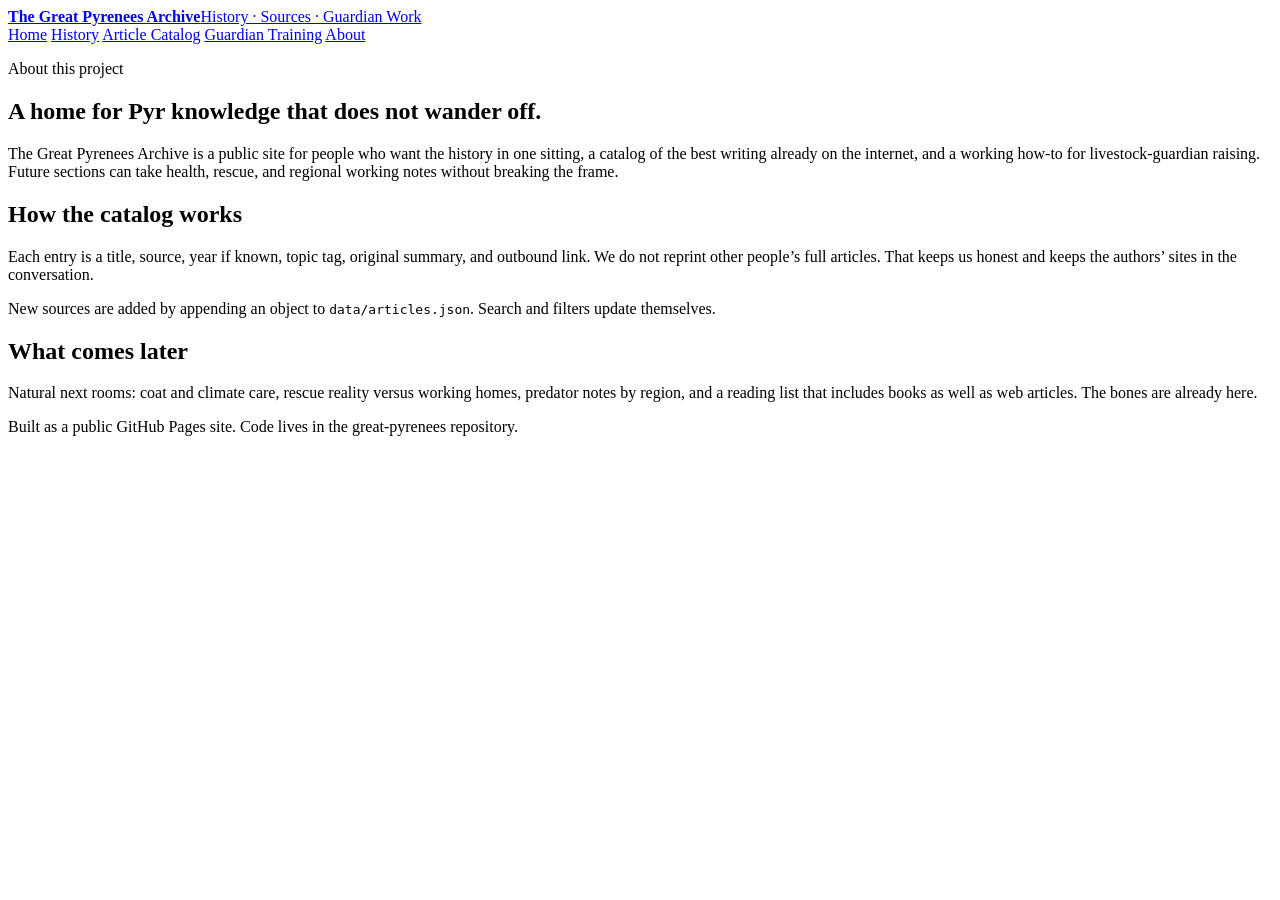
==== about.html @ 34674edf "Add Great Pyrenees Archive site pages and README" ====
<!DOCTYPE html>
<html lang="en">
<head>
  <meta charset="UTF-8">
  <meta name="viewport" content="width=device-width, initial-scale=1">
  <title>About — The Great Pyrenees Archive</title>
  <link rel="preconnect" href="https://fonts.googleapis.com">
  <link rel="preconnect" href="https://fonts.gstatic.com" crossorigin>
  <link href="https://fonts.googleapis.com/css2?family=Cormorant+Garamond:ital,wght@0,500;0,600;1,500&family=Source+Serif+4:opsz,wght@8..60,400;8..60,600&display=swap" rel="stylesheet">
  <link rel="stylesheet" href="assets/styles.css">
</head>
<body>
  <header class="site-header">
    <div class="wrap header-inner">
      <a class="brand" href="index.html"><strong>The Great Pyrenees Archive</strong><span>History · Sources · Guardian Work</span></a>
      <nav>
        <a href="index.html">Home</a>
        <a href="history.html">History</a>
        <a href="archive.html">Article Catalog</a>
        <a href="training.html">Guardian Training</a>
        <a class="active" href="about.html">About</a>
      </nav>
    </div>
  </header>
  <main class="wrap">
    <section class="hero">
      <p class="kicker">About this project</p>
      <h1>A home for Pyr knowledge that does not wander off.</h1>
      <p class="lede">The Great Pyrenees Archive is a public site for people who want the history in one sitting, a catalog of the best writing already on the internet, and a working how-to for livestock-guardian raising. Future sections can take health, rescue, and regional working notes without breaking the frame.</p>
    </section>
    <section class="section grid-2">
      <article class="card">
        <h2>How the catalog works</h2>
        <p>Each entry is a title, source, year if known, topic tag, original summary, and outbound link. We do not reprint other people’s full articles. That keeps us honest and keeps the authors’ sites in the conversation.</p>
        <p>New sources are added by appending an object to <code>data/articles.json</code>. Search and filters update themselves.</p>
      </article>
      <article class="card">
        <h2>What comes later</h2>
        <p>Natural next rooms: coat and climate care, rescue reality versus working homes, predator notes by region, and a reading list that includes books as well as web articles. The bones are already here.</p>
      </article>
    </section>
  </main>
  <footer>
    <div class="wrap">Built as a public GitHub Pages site. Code lives in the great-pyrenees repository.</div>
  </footer>
</body>
</html>
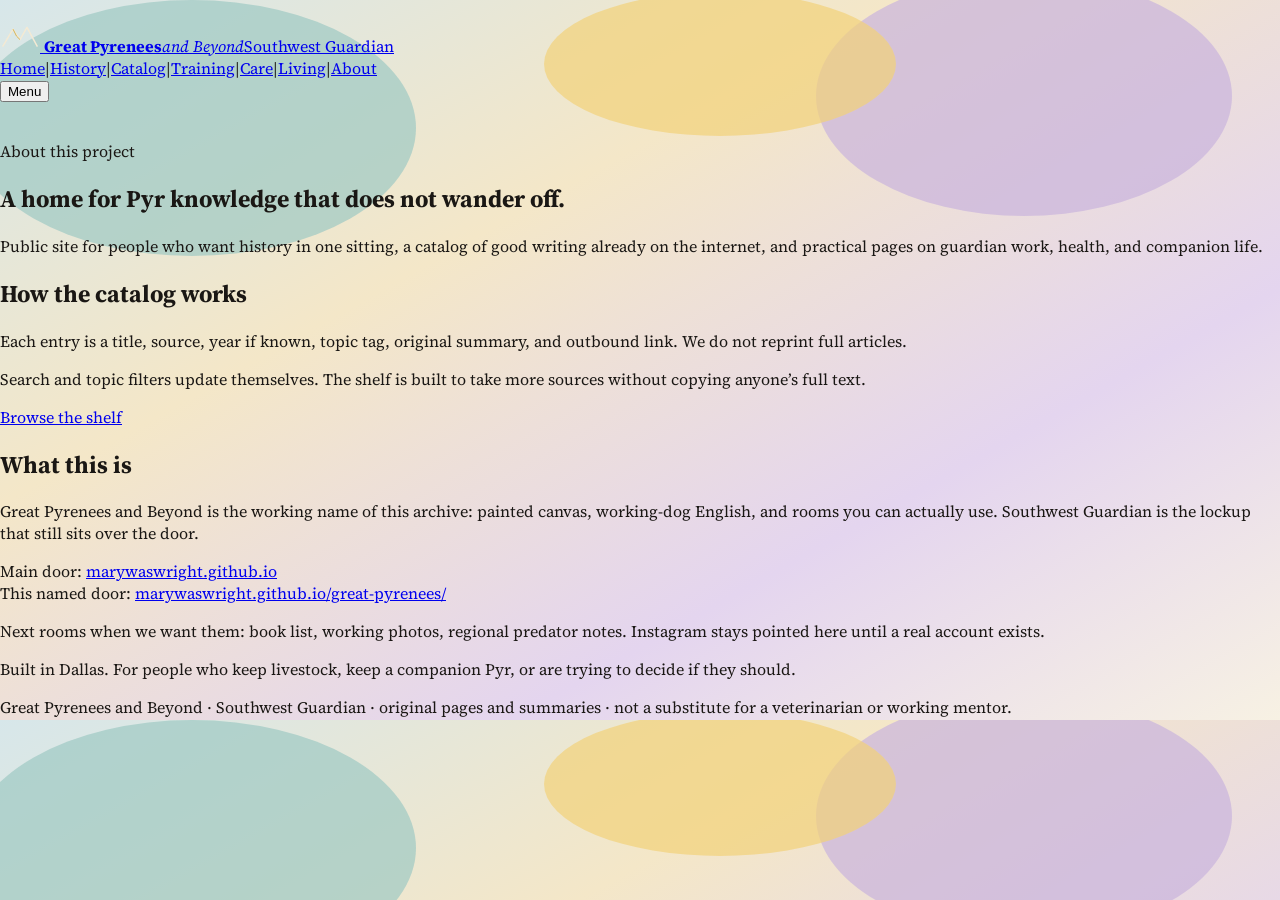
==== commit b38ee0b9: "Add painted inner rooms: catalog, care, living, about" ====
--- a/about.html
+++ b/about.html
@@ -3,45 +3,73 @@
 <head>
   <meta charset="UTF-8">
   <meta name="viewport" content="width=device-width, initial-scale=1">
-  <title>About — The Great Pyrenees Archive</title>
+  <meta http-equiv="Cache-Control" content="no-cache, no-store, must-revalidate">
+  <title>About — Great Pyrenees and Beyond</title>
+  <meta name="description" content="About the Great Pyrenees archive.">
+  <link rel="icon" type="image/svg+xml" href="https://marywaswright.github.io/assets/favicon.svg">
   <link rel="preconnect" href="https://fonts.googleapis.com">
   <link rel="preconnect" href="https://fonts.gstatic.com" crossorigin>
-  <link href="https://fonts.googleapis.com/css2?family=Cormorant+Garamond:ital,wght@0,500;0,600;1,500&family=Source+Serif+4:opsz,wght@8..60,400;8..60,600&display=swap" rel="stylesheet">
-  <link rel="stylesheet" href="assets/styles.css">
+  <link href="https://fonts.googleapis.com/css2?family=Cormorant+Garamond:ital,wght@0,500;0,600;0,700;1,500&family=Source+Serif+4:ital,opsz,wght@0,8..60,400;0,8..60,600;1,8..60,400&display=swap" rel="stylesheet">
+  <link rel="stylesheet" href="https://marywaswright.github.io/assets/styles.css?v=beyond2">
 </head>
 <body>
-  <header class="site-header">
-    <div class="wrap header-inner">
-      <a class="brand" href="index.html"><strong>The Great Pyrenees Archive</strong><span>History · Sources · Guardian Work</span></a>
-      <nav>
-        <a href="index.html">Home</a>
-        <a href="history.html">History</a>
-        <a href="archive.html">Article Catalog</a>
-        <a href="training.html">Guardian Training</a>
-        <a class="active" href="about.html">About</a>
-      </nav>
+  <header class="site-header bar">
+    <div class="bar-bg" aria-hidden="true"><img src="https://marywaswright.github.io/assets/paint-bar.jpg?v=beyond2" alt=""></div>
+  <div class="header-inner site-wrap">
+    <a class="brand" href="index.html" aria-label="Great Pyrenees and Beyond home">
+    <svg width="40" height="30" viewBox="0 0 46 34" fill="none" aria-hidden="true">
+  <path d="M3 28 L15 8 L23 20 L31 6 L43 28" stroke="#f4ead4" stroke-width="1.7" stroke-linejoin="round"/>
+  <path d="M15 8 L19 16 L23 20" stroke="#d4b45a" stroke-width="1.15"/>
+</svg>
+    <span class="brand-copy"><strong>Great Pyrenees</strong><em>and Beyond</em><span>Southwest Guardian</span></span>
+  </a>
+    <nav class="desk-nav" aria-label="Primary"><a href="index.html">Home</a><span class="pipe" aria-hidden="true">|</span><a href="history.html">History</a><span class="pipe" aria-hidden="true">|</span><a href="archive.html">Catalog</a><span class="pipe" aria-hidden="true">|</span><a href="training.html">Training</a><span class="pipe" aria-hidden="true">|</span><a href="care.html">Care</a><span class="pipe" aria-hidden="true">|</span><a href="living.html">Living</a><span class="pipe" aria-hidden="true">|</span><a href="about.html" class="active">About</a></nav>
+    <button type="button" class="menu-btn" data-open-menu aria-expanded="false" aria-controls="site-menu">
+      <span class="bars" aria-hidden="true"><i></i><i></i><i></i></span>
+      Menu
+    </button>
+  </div>
+  <div class="menu-panel" id="site-menu" data-menu hidden>
+    <div class="bg" aria-hidden="true"><img src="https://marywaswright.github.io/assets/hero-mobile.jpg?v=beyond2" alt=""></div>
+    <div class="menu-top">
+      <a class="brand" href="index.html" aria-label="Great Pyrenees and Beyond home">
+    <svg width="40" height="30" viewBox="0 0 46 34" fill="none" aria-hidden="true">
+  <path d="M3 28 L15 8 L23 20 L31 6 L43 28" stroke="#f4ead4" stroke-width="1.7" stroke-linejoin="round"/>
+  <path d="M15 8 L19 16 L23 20" stroke="#d4b45a" stroke-width="1.15"/>
+</svg>
+    <span class="brand-copy"><strong>Great Pyrenees</strong><em>and Beyond</em><span>Southwest Guardian</span></span>
+  </a>
+      <button type="button" class="menu-close" data-close-menu aria-label="Close menu">×</button>
     </div>
+    <nav class="menu-links"><a href="index.html">Home</a><a href="history.html">History</a><a href="archive.html">Catalog</a><a href="training.html">Training</a><a href="care.html">Care</a><a href="living.html">Living</a><a href="about.html" class="active">About</a></nav>
+  </div>
   </header>
-  <main class="wrap">
-    <section class="hero">
+  <section class="page-banner">
+    <img src="https://marywaswright.github.io/assets/sky-canvas.jpg?v=beyond2" alt="">
+    <div class="wash"></div>
+    <div class="inner site-wrap">
       <p class="kicker">About this project</p>
       <h1>A home for Pyr knowledge that does not wander off.</h1>
-      <p class="lede">The Great Pyrenees Archive is a public site for people who want the history in one sitting, a catalog of the best writing already on the internet, and a working how-to for livestock-guardian raising. Future sections can take health, rescue, and regional working notes without breaking the frame.</p>
-    </section>
-    <section class="section grid-2">
-      <article class="card">
-        <h2>How the catalog works</h2>
-        <p>Each entry is a title, source, year if known, topic tag, original summary, and outbound link. We do not reprint other people’s full articles. That keeps us honest and keeps the authors’ sites in the conversation.</p>
-        <p>New sources are added by appending an object to <code>data/articles.json</code>. Search and filters update themselves.</p>
-      </article>
-      <article class="card">
-        <h2>What comes later</h2>
-        <p>Natural next rooms: coat and climate care, rescue reality versus working homes, predator notes by region, and a reading list that includes books as well as web articles. The bones are already here.</p>
-      </article>
-    </section>
-  </main>
-  <footer>
-    <div class="wrap">Built as a public GitHub Pages site. Code lives in the great-pyrenees repository.</div>
-  </footer>
+      <span class="gold-rule"></span>
+      <p class="lede">Public site for people who want history in one sitting, a catalog of good writing already on the internet, and practical pages on guardian work, health, and companion life.</p>
+    </div>
+  </section>
+    <main class="page-main">
+      <div class="site-wrap grid-2">
+        <article class="paper-card"><h2>How the catalog works</h2>
+          <p>Each entry is a title, source, year if known, topic tag, original summary, and outbound link. We do not reprint full articles.</p>
+          <p>Search and topic filters update themselves. The shelf is built to take more sources without copying anyone’s full text.</p>
+          <a class="paint-btn gold" href="archive.html">Browse the shelf</a>
+        </article>
+        <article class="paper-card"><h2>What this is</h2>
+          <p>Great Pyrenees and Beyond is the working name of this archive: painted canvas, working-dog English, and rooms you can actually use. Southwest Guardian is the lockup that still sits over the door.</p>
+          <p>Main door: <a href="https://marywaswright.github.io/">marywaswright.github.io</a><br>This named door: <a href="https://marywaswright.github.io/great-pyrenees/">marywaswright.github.io/great-pyrenees/</a></p>
+          <p>Next rooms when we want them: book list, working photos, regional predator notes. Instagram stays pointed here until a real account exists.</p>
+          <p>Built in Dallas. For people who keep livestock, keep a companion Pyr, or are trying to decide if they should.</p>
+        </article>
+      </div>
+    </main>
+  <footer class="site-footer"><div class="site-wrap">Great Pyrenees and Beyond · Southwest Guardian · original pages and summaries · not a substitute for a veterinarian or working mentor.</div></footer>
+  <script src="https://marywaswright.github.io/assets/site.js?v=beyond2"></script>
 </body>
 </html>
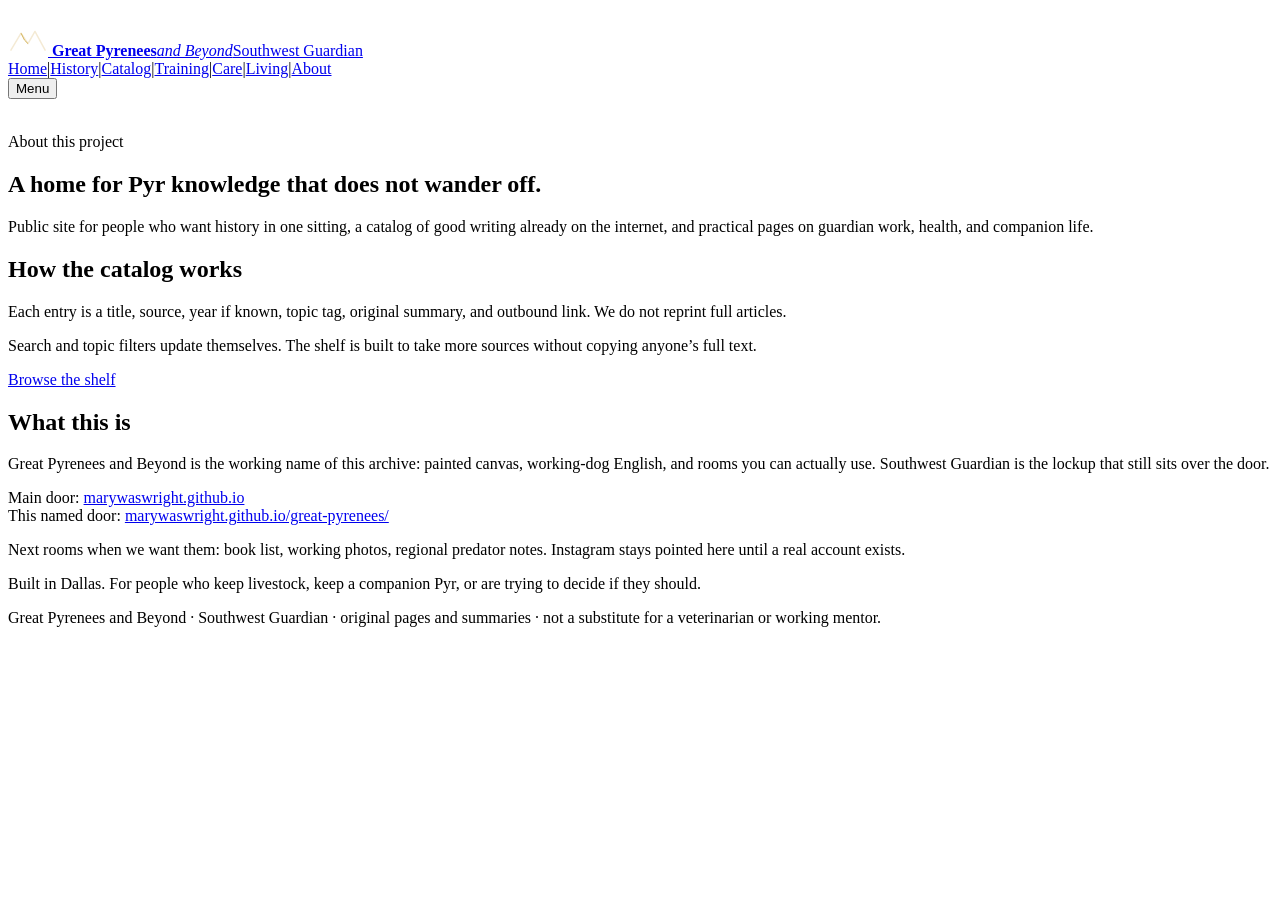
==== commit da737b9b: "Housekeeping + fixes: share link, cache-buster beyond6, WebP via <picture>, hero layout, Age Ladder " ====
--- a/about.html
+++ b/about.html
@@ -10,11 +10,11 @@
   <link rel="preconnect" href="https://fonts.googleapis.com">
   <link rel="preconnect" href="https://fonts.gstatic.com" crossorigin>
   <link href="https://fonts.googleapis.com/css2?family=Cormorant+Garamond:ital,wght@0,500;0,600;0,700;1,500&family=Source+Serif+4:ital,opsz,wght@0,8..60,400;0,8..60,600;1,8..60,400&display=swap" rel="stylesheet">
-  <link rel="stylesheet" href="https://marywaswright.github.io/assets/styles.css?v=beyond2">
+  <link rel="stylesheet" href="https://marywaswright.github.io/assets/styles.css?v=beyond6">
 </head>
 <body>
   <header class="site-header bar">
-    <div class="bar-bg" aria-hidden="true"><img src="https://marywaswright.github.io/assets/paint-bar.jpg?v=beyond2" alt=""></div>
+    <div class="bar-bg" aria-hidden="true"><picture><source type="image/webp" srcset="https://marywaswright.github.io/assets/paint-bar.webp?v=beyond6"><img src="https://marywaswright.github.io/assets/paint-bar.jpg?v=beyond6" alt=""></picture></div>
   <div class="header-inner site-wrap">
     <a class="brand" href="index.html" aria-label="Great Pyrenees and Beyond home">
     <svg width="40" height="30" viewBox="0 0 46 34" fill="none" aria-hidden="true">
@@ -30,7 +30,7 @@
     </button>
   </div>
   <div class="menu-panel" id="site-menu" data-menu hidden>
-    <div class="bg" aria-hidden="true"><img src="https://marywaswright.github.io/assets/hero-mobile.jpg?v=beyond2" alt=""></div>
+    <div class="bg" aria-hidden="true"><picture><source type="image/webp" srcset="https://marywaswright.github.io/assets/hero-mobile.webp?v=beyond6"><img src="https://marywaswright.github.io/assets/hero-mobile.jpg?v=beyond6" alt=""></picture></div>
     <div class="menu-top">
       <a class="brand" href="index.html" aria-label="Great Pyrenees and Beyond home">
     <svg width="40" height="30" viewBox="0 0 46 34" fill="none" aria-hidden="true">
@@ -45,7 +45,7 @@
   </div>
   </header>
   <section class="page-banner">
-    <img src="https://marywaswright.github.io/assets/sky-canvas.jpg?v=beyond2" alt="">
+    <picture><source type="image/webp" srcset="https://marywaswright.github.io/assets/sky-canvas.webp?v=beyond6"><img src="https://marywaswright.github.io/assets/sky-canvas.jpg?v=beyond6" alt=""></picture>
     <div class="wash"></div>
     <div class="inner site-wrap">
       <p class="kicker">About this project</p>
@@ -70,6 +70,6 @@
       </div>
     </main>
   <footer class="site-footer"><div class="site-wrap">Great Pyrenees and Beyond · Southwest Guardian · original pages and summaries · not a substitute for a veterinarian or working mentor.</div></footer>
-  <script src="https://marywaswright.github.io/assets/site.js?v=beyond2"></script>
+  <script src="https://marywaswright.github.io/assets/site.js?v=beyond6"></script>
 </body>
 </html>
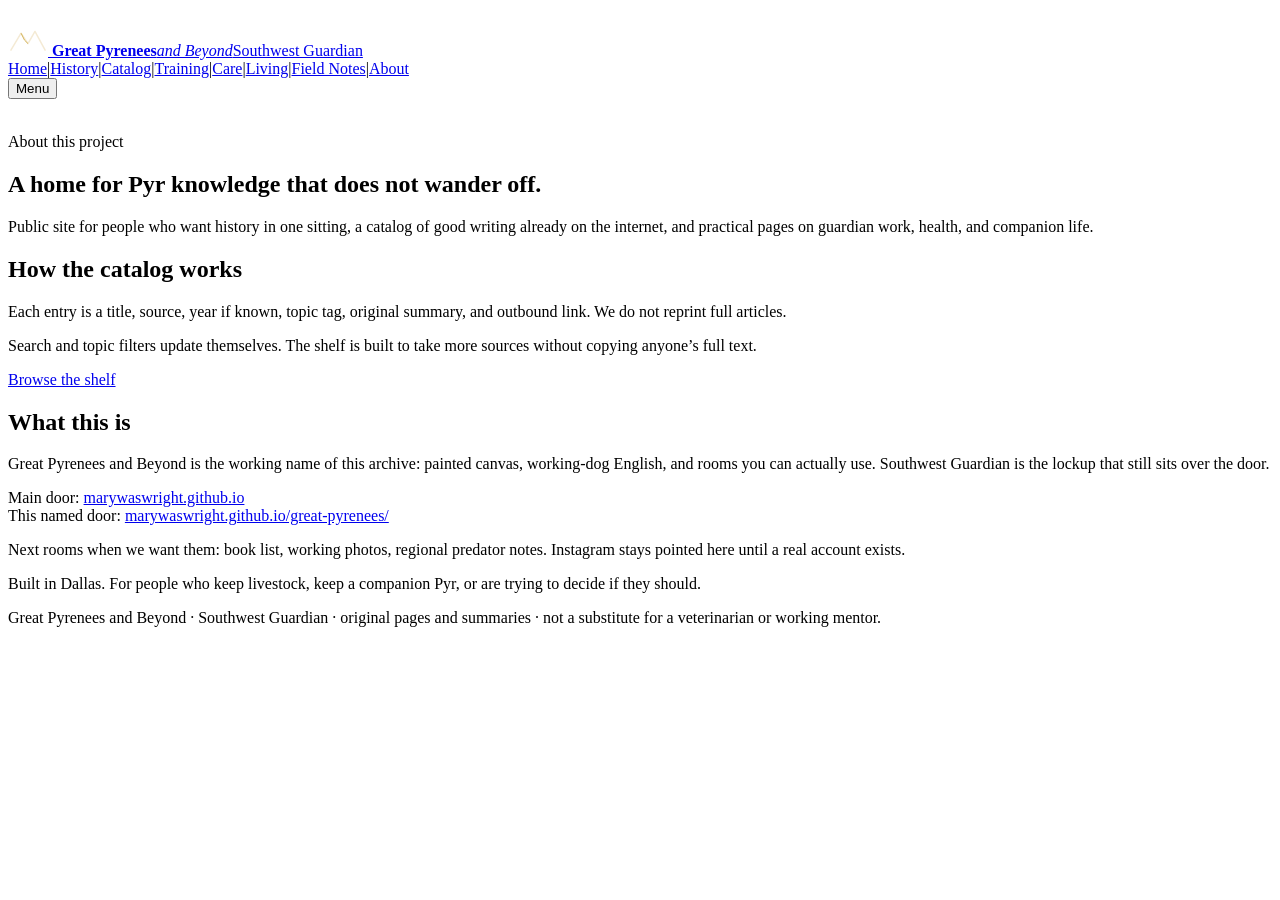
==== commit 3b294572: "Add Field Notes section and first post: Keep the Coat New room field-notes.html + field-notes/dont-s" ====
--- a/about.html
+++ b/about.html
@@ -10,11 +10,11 @@
   <link rel="preconnect" href="https://fonts.googleapis.com">
   <link rel="preconnect" href="https://fonts.gstatic.com" crossorigin>
   <link href="https://fonts.googleapis.com/css2?family=Cormorant+Garamond:ital,wght@0,500;0,600;0,700;1,500&family=Source+Serif+4:ital,opsz,wght@0,8..60,400;0,8..60,600;1,8..60,400&display=swap" rel="stylesheet">
-  <link rel="stylesheet" href="https://marywaswright.github.io/assets/styles.css?v=beyond6">
+  <link rel="stylesheet" href="https://marywaswright.github.io/assets/styles.css?v=beyond7">
 </head>
 <body>
   <header class="site-header bar">
-    <div class="bar-bg" aria-hidden="true"><picture><source type="image/webp" srcset="https://marywaswright.github.io/assets/paint-bar.webp?v=beyond6"><img src="https://marywaswright.github.io/assets/paint-bar.jpg?v=beyond6" alt=""></picture></div>
+    <div class="bar-bg" aria-hidden="true"><picture><source type="image/webp" srcset="https://marywaswright.github.io/assets/paint-bar.webp?v=beyond7"><img src="https://marywaswright.github.io/assets/paint-bar.jpg?v=beyond7" alt=""></picture></div>
   <div class="header-inner site-wrap">
     <a class="brand" href="index.html" aria-label="Great Pyrenees and Beyond home">
     <svg width="40" height="30" viewBox="0 0 46 34" fill="none" aria-hidden="true">
@@ -23,14 +23,14 @@
 </svg>
     <span class="brand-copy"><strong>Great Pyrenees</strong><em>and Beyond</em><span>Southwest Guardian</span></span>
   </a>
-    <nav class="desk-nav" aria-label="Primary"><a href="index.html">Home</a><span class="pipe" aria-hidden="true">|</span><a href="history.html">History</a><span class="pipe" aria-hidden="true">|</span><a href="archive.html">Catalog</a><span class="pipe" aria-hidden="true">|</span><a href="training.html">Training</a><span class="pipe" aria-hidden="true">|</span><a href="care.html">Care</a><span class="pipe" aria-hidden="true">|</span><a href="living.html">Living</a><span class="pipe" aria-hidden="true">|</span><a href="about.html" class="active">About</a></nav>
+    <nav class="desk-nav" aria-label="Primary"><a href="index.html">Home</a><span class="pipe" aria-hidden="true">|</span><a href="history.html">History</a><span class="pipe" aria-hidden="true">|</span><a href="archive.html">Catalog</a><span class="pipe" aria-hidden="true">|</span><a href="training.html">Training</a><span class="pipe" aria-hidden="true">|</span><a href="care.html">Care</a><span class="pipe" aria-hidden="true">|</span><a href="living.html">Living</a><span class="pipe" aria-hidden="true">|</span><a href="field-notes.html">Field Notes</a><span class="pipe" aria-hidden="true">|</span><a href="about.html" class="active">About</a></nav>
     <button type="button" class="menu-btn" data-open-menu aria-expanded="false" aria-controls="site-menu">
       <span class="bars" aria-hidden="true"><i></i><i></i><i></i></span>
       Menu
     </button>
   </div>
   <div class="menu-panel" id="site-menu" data-menu hidden>
-    <div class="bg" aria-hidden="true"><picture><source type="image/webp" srcset="https://marywaswright.github.io/assets/hero-mobile.webp?v=beyond6"><img src="https://marywaswright.github.io/assets/hero-mobile.jpg?v=beyond6" alt=""></picture></div>
+    <div class="bg" aria-hidden="true"><picture><source type="image/webp" srcset="https://marywaswright.github.io/assets/hero-mobile.webp?v=beyond7"><img src="https://marywaswright.github.io/assets/hero-mobile.jpg?v=beyond7" alt=""></picture></div>
     <div class="menu-top">
       <a class="brand" href="index.html" aria-label="Great Pyrenees and Beyond home">
     <svg width="40" height="30" viewBox="0 0 46 34" fill="none" aria-hidden="true">
@@ -41,11 +41,11 @@
   </a>
       <button type="button" class="menu-close" data-close-menu aria-label="Close menu">×</button>
     </div>
-    <nav class="menu-links"><a href="index.html">Home</a><a href="history.html">History</a><a href="archive.html">Catalog</a><a href="training.html">Training</a><a href="care.html">Care</a><a href="living.html">Living</a><a href="about.html" class="active">About</a></nav>
+    <nav class="menu-links"><a href="index.html">Home</a><a href="history.html">History</a><a href="archive.html">Catalog</a><a href="training.html">Training</a><a href="care.html">Care</a><a href="living.html">Living</a><a href="field-notes.html">Field Notes</a><a href="about.html" class="active">About</a></nav>
   </div>
   </header>
   <section class="page-banner">
-    <picture><source type="image/webp" srcset="https://marywaswright.github.io/assets/sky-canvas.webp?v=beyond6"><img src="https://marywaswright.github.io/assets/sky-canvas.jpg?v=beyond6" alt=""></picture>
+    <picture><source type="image/webp" srcset="https://marywaswright.github.io/assets/sky-canvas.webp?v=beyond7"><img src="https://marywaswright.github.io/assets/sky-canvas.jpg?v=beyond7" alt=""></picture>
     <div class="wash"></div>
     <div class="inner site-wrap">
       <p class="kicker">About this project</p>
@@ -70,6 +70,6 @@
       </div>
     </main>
   <footer class="site-footer"><div class="site-wrap">Great Pyrenees and Beyond · Southwest Guardian · original pages and summaries · not a substitute for a veterinarian or working mentor.</div></footer>
-  <script src="https://marywaswright.github.io/assets/site.js?v=beyond6"></script>
+  <script src="https://marywaswright.github.io/assets/site.js?v=beyond7"></script>
 </body>
 </html>
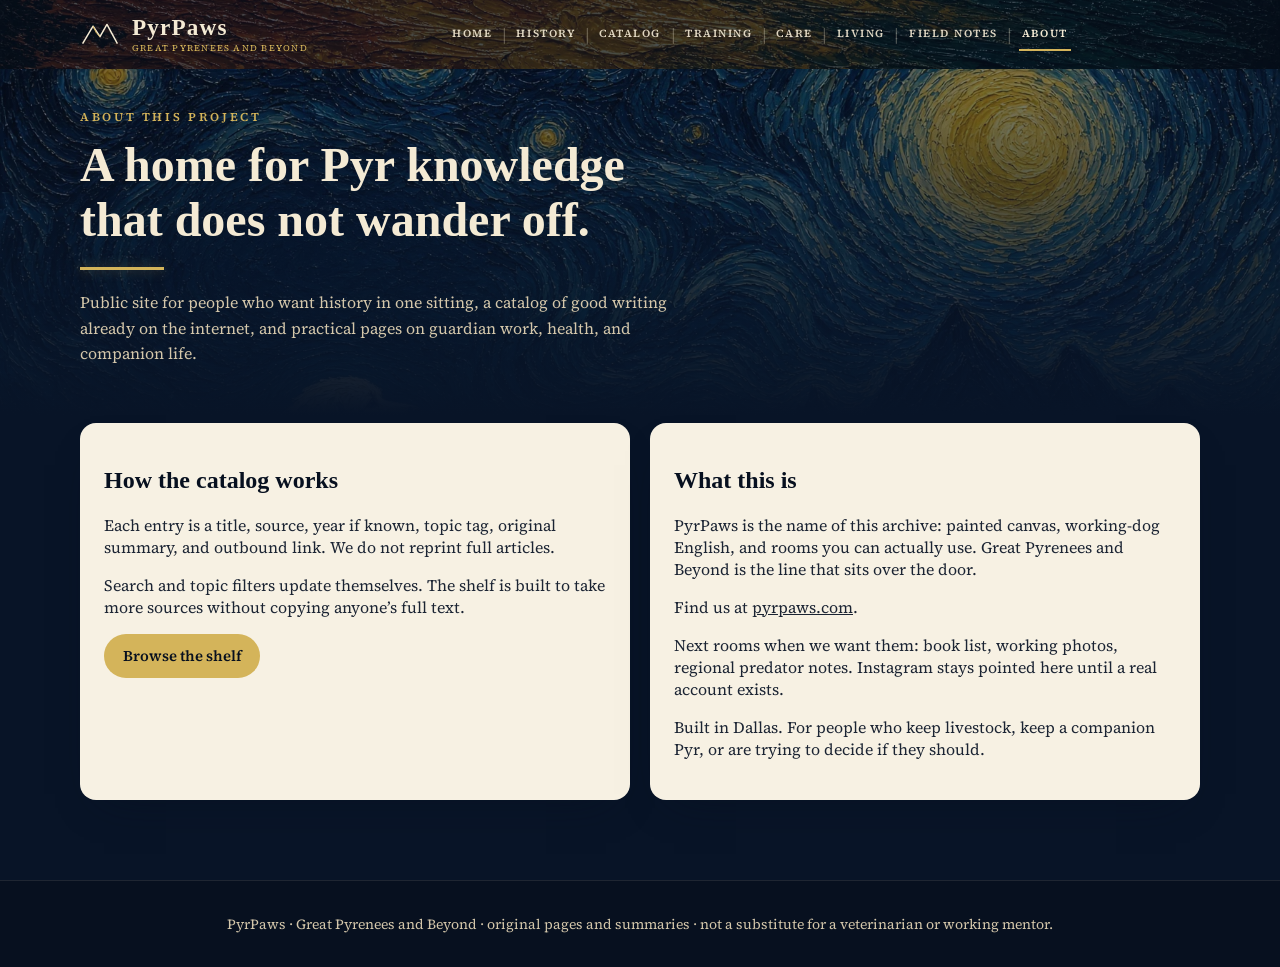
==== commit 48a46a02: "Rebrand to PyrPaws (Great Pyrenees and Beyond gold line); self-contained assets and Netlify readines" ====
--- a/about.html
+++ b/about.html
@@ -4,24 +4,35 @@
   <meta charset="UTF-8">
   <meta name="viewport" content="width=device-width, initial-scale=1">
   <meta http-equiv="Cache-Control" content="no-cache, no-store, must-revalidate">
-  <title>About — Great Pyrenees and Beyond</title>
+  <title>About — PyrPaws</title>
   <meta name="description" content="About the Great Pyrenees archive.">
-  <link rel="icon" type="image/svg+xml" href="https://marywaswright.github.io/assets/favicon.svg">
+  <link rel="canonical" href="https://pyrpaws.com/about.html">
+  <meta property="og:site_name" content="PyrPaws">
+  <meta property="og:type" content="website">
+  <meta property="og:url" content="https://pyrpaws.com/about.html">
+  <meta property="og:title" content="About — PyrPaws">
+  <meta property="og:description" content="About the Great Pyrenees archive.">
+  <meta property="og:image" content="https://pyrpaws.com/assets/hero-desktop.jpg">
+  <meta name="twitter:card" content="summary_large_image">
+  <meta name="twitter:title" content="About — PyrPaws">
+  <meta name="twitter:description" content="About the Great Pyrenees archive.">
+  <meta name="twitter:image" content="https://pyrpaws.com/assets/hero-desktop.jpg">
+  <link rel="icon" type="image/svg+xml" href="assets/favicon.svg">
   <link rel="preconnect" href="https://fonts.googleapis.com">
   <link rel="preconnect" href="https://fonts.gstatic.com" crossorigin>
   <link href="https://fonts.googleapis.com/css2?family=Cormorant+Garamond:ital,wght@0,500;0,600;0,700;1,500&family=Source+Serif+4:ital,opsz,wght@0,8..60,400;0,8..60,600;1,8..60,400&display=swap" rel="stylesheet">
-  <link rel="stylesheet" href="https://marywaswright.github.io/assets/styles.css?v=beyond7">
+  <link rel="stylesheet" href="assets/styles.css?v=pyrpaws1">
 </head>
 <body>
   <header class="site-header bar">
-    <div class="bar-bg" aria-hidden="true"><picture><source type="image/webp" srcset="https://marywaswright.github.io/assets/paint-bar.webp?v=beyond7"><img src="https://marywaswright.github.io/assets/paint-bar.jpg?v=beyond7" alt=""></picture></div>
+    <div class="bar-bg" aria-hidden="true"><picture><source type="image/webp" srcset="assets/paint-bar.webp?v=pyrpaws1"><img src="assets/paint-bar.jpg?v=pyrpaws1" alt=""></picture></div>
   <div class="header-inner site-wrap">
-    <a class="brand" href="index.html" aria-label="Great Pyrenees and Beyond home">
+    <a class="brand" href="index.html" aria-label="PyrPaws home">
     <svg width="40" height="30" viewBox="0 0 46 34" fill="none" aria-hidden="true">
   <path d="M3 28 L15 8 L23 20 L31 6 L43 28" stroke="#f4ead4" stroke-width="1.7" stroke-linejoin="round"/>
   <path d="M15 8 L19 16 L23 20" stroke="#d4b45a" stroke-width="1.15"/>
 </svg>
-    <span class="brand-copy"><strong>Great Pyrenees</strong><em>and Beyond</em><span>Southwest Guardian</span></span>
+    <span class="brand-copy"><strong>PyrPaws</strong><span>Great Pyrenees and Beyond</span></span>
   </a>
     <nav class="desk-nav" aria-label="Primary"><a href="index.html">Home</a><span class="pipe" aria-hidden="true">|</span><a href="history.html">History</a><span class="pipe" aria-hidden="true">|</span><a href="archive.html">Catalog</a><span class="pipe" aria-hidden="true">|</span><a href="training.html">Training</a><span class="pipe" aria-hidden="true">|</span><a href="care.html">Care</a><span class="pipe" aria-hidden="true">|</span><a href="living.html">Living</a><span class="pipe" aria-hidden="true">|</span><a href="field-notes.html">Field Notes</a><span class="pipe" aria-hidden="true">|</span><a href="about.html" class="active">About</a></nav>
     <button type="button" class="menu-btn" data-open-menu aria-expanded="false" aria-controls="site-menu">
@@ -30,14 +41,14 @@
     </button>
   </div>
   <div class="menu-panel" id="site-menu" data-menu hidden>
-    <div class="bg" aria-hidden="true"><picture><source type="image/webp" srcset="https://marywaswright.github.io/assets/hero-mobile.webp?v=beyond7"><img src="https://marywaswright.github.io/assets/hero-mobile.jpg?v=beyond7" alt=""></picture></div>
+    <div class="bg" aria-hidden="true"><picture><source type="image/webp" srcset="assets/hero-mobile.webp?v=pyrpaws1"><img src="assets/hero-mobile.jpg?v=pyrpaws1" alt=""></picture></div>
     <div class="menu-top">
-      <a class="brand" href="index.html" aria-label="Great Pyrenees and Beyond home">
+      <a class="brand" href="index.html" aria-label="PyrPaws home">
     <svg width="40" height="30" viewBox="0 0 46 34" fill="none" aria-hidden="true">
   <path d="M3 28 L15 8 L23 20 L31 6 L43 28" stroke="#f4ead4" stroke-width="1.7" stroke-linejoin="round"/>
   <path d="M15 8 L19 16 L23 20" stroke="#d4b45a" stroke-width="1.15"/>
 </svg>
-    <span class="brand-copy"><strong>Great Pyrenees</strong><em>and Beyond</em><span>Southwest Guardian</span></span>
+    <span class="brand-copy"><strong>PyrPaws</strong><span>Great Pyrenees and Beyond</span></span>
   </a>
       <button type="button" class="menu-close" data-close-menu aria-label="Close menu">×</button>
     </div>
@@ -45,7 +56,7 @@
   </div>
   </header>
   <section class="page-banner">
-    <picture><source type="image/webp" srcset="https://marywaswright.github.io/assets/sky-canvas.webp?v=beyond7"><img src="https://marywaswright.github.io/assets/sky-canvas.jpg?v=beyond7" alt=""></picture>
+    <picture><source type="image/webp" srcset="assets/sky-canvas.webp?v=pyrpaws1"><img src="assets/sky-canvas.jpg?v=pyrpaws1" alt=""></picture>
     <div class="wash"></div>
     <div class="inner site-wrap">
       <p class="kicker">About this project</p>
@@ -62,14 +73,14 @@
           <a class="paint-btn gold" href="archive.html">Browse the shelf</a>
         </article>
         <article class="paper-card"><h2>What this is</h2>
-          <p>Great Pyrenees and Beyond is the working name of this archive: painted canvas, working-dog English, and rooms you can actually use. Southwest Guardian is the lockup that still sits over the door.</p>
-          <p>Main door: <a href="https://marywaswright.github.io/">marywaswright.github.io</a><br>This named door: <a href="https://marywaswright.github.io/great-pyrenees/">marywaswright.github.io/great-pyrenees/</a></p>
+          <p>PyrPaws is the name of this archive: painted canvas, working-dog English, and rooms you can actually use. Great Pyrenees and Beyond is the line that sits over the door.</p>
+          <p>Find us at <a href="https://pyrpaws.com/">pyrpaws.com</a>.</p>
           <p>Next rooms when we want them: book list, working photos, regional predator notes. Instagram stays pointed here until a real account exists.</p>
           <p>Built in Dallas. For people who keep livestock, keep a companion Pyr, or are trying to decide if they should.</p>
         </article>
       </div>
     </main>
-  <footer class="site-footer"><div class="site-wrap">Great Pyrenees and Beyond · Southwest Guardian · original pages and summaries · not a substitute for a veterinarian or working mentor.</div></footer>
-  <script src="https://marywaswright.github.io/assets/site.js?v=beyond7"></script>
+  <footer class="site-footer"><div class="site-wrap">PyrPaws · Great Pyrenees and Beyond · original pages and summaries · not a substitute for a veterinarian or working mentor.</div></footer>
+  <script src="assets/site.js?v=pyrpaws1"></script>
 </body>
 </html>
--- a/assets/styles.css
+++ b/assets/styles.css
@@ -0,0 +1,219 @@
+:root {
+  --ink: #07101f;
+  --navy: #0c1c38;
+  --navy-deep: #081427;
+  --cream: #f4ead4;
+  --cream-dim: #d4c7ab;
+  --gold: #d4b45a;
+  --gold-deep: #b8923a;
+  --teal: #2d6a72;
+  --paper: #f7f1e3;
+  --ink-soft: #1b2433;
+  --display: "Cormorant Garamond", Georgia, serif;
+  --serif: "Source Serif 4", Georgia, serif;
+}
+
+* { box-sizing: border-box; }
+html { -webkit-font-smoothing: antialiased; background: var(--ink); color: var(--cream); }
+body { margin: 0; min-height: 100svh; font-family: var(--serif); background: var(--ink); color: var(--cream); }
+button:not(:disabled), [role="button"]:not(:disabled) { cursor: pointer; }
+h1, h2, h3 { font-family: var(--display); text-wrap: balance; font-weight: 600; }
+p { text-wrap: pretty; }
+a { color: inherit; }
+img { max-width: 100%; }
+
+.site-wrap { width: min(1120px, calc(100% - 2.5rem)); margin-inline: auto; min-width: 0; }
+
+.gold-rule {
+  display: block; width: 5.25rem; height: 3px; margin: 1.25rem 0;
+  background: var(--gold); box-shadow: 0 0 12px rgb(212 180 90 / 0.35);
+}
+.kicker {
+  margin: 0 0 0.75rem; font-size: 0.75rem; font-weight: 600;
+  letter-spacing: 0.22em; text-transform: uppercase; color: var(--gold);
+}
+.paper-card {
+  background: var(--paper); color: var(--ink-soft); border-radius: 1rem;
+  padding: 1.5rem; box-shadow: 0 18px 40px -24px rgb(7 16 31 / 0.55);
+}
+.paper-card h2, .paper-card h3 { color: var(--ink); }
+.paint-btn {
+  display: inline-flex; align-items: center; justify-content: center;
+  min-height: 2.75rem; padding: 0.5rem 1.1rem; border-radius: 999px;
+  border: 1px solid color-mix(in oklab, var(--ink) 22%, transparent);
+  background: transparent; color: var(--ink); font-family: var(--serif);
+  font-size: 0.9375rem; font-weight: 600; text-decoration: none;
+}
+.paint-btn.gold { border-color: transparent; background: var(--gold); color: var(--ink); }
+.paint-btn.ghost { border-color: color-mix(in oklab, var(--cream) 35%, transparent); color: var(--cream); }
+
+.brand { display: flex; align-items: center; gap: 0.75rem; text-decoration: none; min-width: 0; color: var(--cream); }
+.brand-copy { display: flex; flex-direction: column; line-height: 1; min-width: 0; }
+.brand-copy strong { font-family: var(--display); font-weight: 700; letter-spacing: 0.05em; font-size: 1.45rem; white-space: nowrap; }
+.brand-copy span { margin-top: 0.3rem; font-size: 0.55rem; letter-spacing: 0.14em; text-transform: uppercase; color: var(--gold); white-space: nowrap; }
+
+.site-header { position: relative; z-index: 80; }
+.site-header.overlay { position: absolute; inset: 0 0 auto 0; }
+.site-header.bar { isolation: isolate; }
+.bar-bg { pointer-events: none; position: absolute; inset: 0; background: var(--navy-deep); }
+.bar-bg img { width: 100%; height: 100%; object-fit: cover; opacity: 0.9; }
+.bar-bg::after { content: ""; position: absolute; inset: 0; background: rgb(7 16 31 / 0.7); }
+.header-inner { position: relative; display: flex; align-items: center; justify-content: space-between; gap: 0.75rem; padding: 1rem 0; }
+
+.desk-nav { display: none; flex: 1; align-items: center; justify-content: center; white-space: nowrap; }
+.desk-nav a { padding: 0.5rem 0.2rem; font-size: 0.68rem; font-weight: 600; letter-spacing: 0.14em; text-transform: uppercase; text-decoration: none; border-bottom: 2px solid transparent; color: rgb(244 234 212 / 0.9); }
+.desk-nav a.active { border-bottom-color: var(--gold); color: var(--cream); }
+.desk-nav .pipe { margin: 0 0.4rem; color: rgb(244 234 212 / 0.35); }
+
+.menu-btn {
+  position: relative; z-index: 90; display: inline-flex; align-items: center; gap: 0.5rem;
+  min-height: 3rem; padding: 0 1rem; border-radius: 999px;
+  border: 1px solid rgb(244 234 212 / 0.35); background: rgb(7 16 31 / 0.5);
+  color: var(--cream); font-family: var(--serif); font-size: 0.875rem;
+  font-weight: 600; letter-spacing: 0.18em; text-transform: uppercase;
+}
+.menu-btn .bars { display: flex; flex-direction: column; gap: 3px; }
+.menu-btn .bars i { display: block; width: 1rem; height: 2px; background: var(--cream); }
+
+.menu-panel {
+  display: none; position: fixed; inset: 0; z-index: 200; flex-direction: column;
+  background: var(--ink); color: var(--cream);
+}
+.menu-panel.is-open { display: flex; }
+.menu-panel .bg { pointer-events: none; position: absolute; inset: 0; }
+.menu-panel .bg img { width: 100%; height: 100%; object-fit: cover; opacity: 0.35; }
+.menu-panel .bg::after { content: ""; position: absolute; inset: 0; background: rgb(7 16 31 / 0.85); }
+.menu-top { position: relative; display: flex; align-items: center; justify-content: space-between; padding: 1rem 1.25rem; }
+.menu-close { min-height: 3rem; min-width: 3rem; border: 0; background: transparent; color: var(--cream); font-size: 1.75rem; line-height: 1; }
+.menu-links { position: relative; flex: 1; display: flex; flex-direction: column; justify-content: center; gap: 0.25rem; padding: 0 2rem 4rem; }
+.menu-links a { font-family: var(--display); font-size: 2.25rem; text-decoration: none; padding: 0.75rem 0; color: var(--cream); }
+.menu-links a.active { color: var(--gold); }
+
+.hero {
+  position: relative; isolation: isolate; min-height: 100svh; overflow: hidden;
+}
+.hero-art { position: absolute; inset: 0; width: 100%; height: 100%; object-fit: cover; object-position: center top; }
+.hero-scrim, .hero-top, .hero-bot { pointer-events: none; position: absolute; }
+.hero-scrim { inset: 0; background: rgb(7 16 31 / 0.22); }
+.hero-top { inset: 0 0 auto 0; height: 13rem; background: linear-gradient(to bottom, rgb(7 16 31 / 0.8), transparent); }
+.hero-bot { inset: auto 0 0 0; height: 10rem; background: linear-gradient(to top, rgb(7 16 31 / 0.8), transparent); }
+.hero-copy {
+  position: relative; display: flex; flex-direction: column; justify-content: flex-start;
+  min-height: 100svh; padding: 6rem 0 14rem;
+}
+.hero-copy h1 {
+  max-width: 36rem; margin: 0; font-size: 2.05rem; line-height: 1.08; color: var(--cream);
+  text-shadow: 0 2px 18px rgb(7 16 31 / 0.55);
+}
+.hero-copy .lede {
+  max-width: 28rem; width: 100%; min-width: 0; font-size: 1rem; line-height: 1.6;
+  color: rgb(244 234 212 / 0.9); text-shadow: 0 2px 14px rgb(7 16 31 / 0.5);
+}
+.lede-rest { display: none; margin-top: 0.75rem; }
+
+.ladder { background: var(--navy); padding: 3.25rem 0 4.25rem; }
+.ladder h2 { margin: 0; max-width: 40rem; font-size: 1.875rem; color: var(--cream); }
+.ladder-lede { max-width: 36rem; color: var(--cream-dim); font-size: 1.05rem; line-height: 1.6; }
+.ladder-frame {
+  margin: 1.75rem 0 1.35rem; max-width: 34rem;
+  background: var(--paper); border-radius: 1.1rem; padding: 0.55rem;
+  box-shadow: 0 18px 40px -24px rgb(7 16 31 / 0.55);
+}
+.ladder-frame img { display: block; width: 100%; height: auto; border-radius: 0.7rem; }
+.ladder-actions { margin: 0; }
+
+.rooms { background: var(--navy-deep); padding: 4rem 0 6rem; }
+.rooms h2 { margin: 0; max-width: 40rem; font-size: 1.875rem; color: var(--cream); }
+.grid-3 { display: grid; gap: 1.25rem; margin-top: 2.5rem; }
+.grid-2 { display: grid; gap: 1.25rem; }
+.grid-5 { display: grid; gap: 1.25rem; }
+
+.page-banner { position: relative; isolation: isolate; overflow: hidden; }
+.page-banner img { position: absolute; inset: 0; width: 100%; height: 100%; object-fit: cover; object-position: center 18%; }
+.page-banner .wash { position: absolute; inset: 0; background: linear-gradient(to bottom, rgb(7 16 31 / 0.5), rgb(8 20 39 / 1)); }
+.page-banner .inner { position: relative; padding: 2.5rem 0 2rem; }
+.page-banner h1 { margin: 0; max-width: 48rem; font-size: 1.875rem; line-height: 1.15; color: var(--cream); }
+.page-banner .lede { max-width: 40rem; color: var(--cream-dim); font-size: 1rem; line-height: 1.6; }
+
+.page-main { background: var(--navy-deep); padding: 0.5rem 0 5rem; }
+.callout { border-left: 4px solid var(--gold); }
+.timeline { list-style: none; margin: 2rem 0 0; padding: 0 0 0 1.5rem; border-left: 1px solid rgb(212 180 90 / 0.5); }
+.timeline li { position: relative; padding-bottom: 2rem; }
+.timeline li::before { content: ""; position: absolute; left: -1.95rem; top: 0.4rem; width: 0.75rem; height: 0.75rem; border-radius: 999px; background: var(--gold); }
+.timeline .kicker { margin-bottom: 0.35rem; }
+
+.filters { display: flex; flex-direction: column; gap: 1rem; margin-bottom: 2rem; }
+.filters input, .filters select {
+  height: 3rem; width: 100%; border-radius: 0.5rem; border: 1px solid rgb(244 234 212 / 0.15);
+  background: rgb(7 16 31 / 0.6); color: var(--cream); font-family: var(--serif); font-size: 1rem; padding: 0 1rem;
+}
+.chips { display: flex; flex-wrap: wrap; gap: 0.5rem; }
+.chips button {
+  min-height: 2.5rem; border-radius: 999px; border: 1px solid rgb(244 234 212 / 0.2);
+  background: transparent; color: var(--cream-dim); padding: 0 0.75rem; font-family: var(--serif);
+}
+.chips button.is-on { border-color: var(--gold); background: var(--gold); color: var(--ink); }
+.count { font-size: 0.875rem; color: var(--gold); font-variant-numeric: tabular-nums; }
+.article-list { display: grid; gap: 1rem; list-style: none; margin: 0; padding: 0; }
+.article-list a { text-decoration: none; display: flex; flex-direction: column; height: 100%; }
+.article-list .topic { font-size: 0.68rem; font-weight: 600; letter-spacing: 0.16em; text-transform: uppercase; color: var(--teal); }
+.article-list h3 { margin: 0.5rem 0 0; font-size: 1.5rem; }
+.article-list .src { margin: 0.25rem 0 0; font-size: 0.875rem; color: rgb(27 36 51 / 0.7); }
+
+.site-footer { border-top: 1px solid rgb(244 234 212 / 0.1); background: var(--ink); }
+.site-footer .site-wrap { padding: 2rem 0; text-align: center; font-size: 0.875rem; line-height: 1.6; color: var(--cream-dim); }
+
+@media (min-width: 768px) {
+  .rooms h2, .ladder h2 { font-size: 3rem; }
+  .grid-3 { grid-template-columns: repeat(2, 1fr); }
+  .grid-2 { grid-template-columns: 1fr 1fr; }
+  .grid-5 { grid-template-columns: 3fr 2fr; }
+  .page-banner h1 { font-size: 3rem; }
+  .article-list { grid-template-columns: 1fr 1fr; }
+}
+@media (min-width: 1280px) {
+  .desk-nav { display: flex; }
+  .menu-btn { display: none; }
+  .grid-3 { grid-template-columns: repeat(3, 1fr); }
+  /* Desktop hero: copy sits in the upper sky, clear of the dog's head (lower left of the painting). */
+  .hero-copy { justify-content: flex-start; padding: clamp(5.5rem, 10vh, 8rem) 0 6rem; }
+  .hero-copy h1 { font-size: clamp(3.15rem, 7vh, 4.5rem); max-width: 42rem; }
+  .hero-copy .lede { font-size: 1.125rem; max-width: 40rem; }
+  .lede-rest { display: block; }
+}
+
+@media (prefers-reduced-motion: reduce) {
+  * { animation: none !important; transition: none !important; }
+}
+
+/* Field Notes (added beyond7; brand lockup PyrPaws pyrpaws1) */
+.post-list { list-style: none; margin: 0; padding: 0; display: grid; gap: 1.25rem; }
+.post-card { display: grid; gap: 1.25rem; padding: 0; overflow: hidden; }
+.post-card .post-art { display: block; margin: 0; }
+.post-card .post-art img { display: block; width: 100%; height: 100%; object-fit: cover; aspect-ratio: 16 / 9; }
+.post-card .post-body { padding: 0 1.5rem 1.5rem; }
+.post-card h2 { margin: 0.25rem 0 0.5rem; font-size: 1.75rem; line-height: 1.15; }
+.post-card h2 a { text-decoration: none; color: var(--ink); }
+.post-card h2 a:hover, .post-card h2 a:focus-visible { text-decoration: underline; text-decoration-color: var(--gold-deep); }
+.post-meta { margin: 0; font-size: 0.8rem; font-weight: 600; letter-spacing: 0.14em; text-transform: uppercase; color: var(--teal); }
+.post-card .paint-btn { margin-top: 0.5rem; }
+.post-hero { margin: 0; background: var(--paper); border-radius: 1.1rem; padding: 0.55rem; box-shadow: 0 18px 40px -24px rgb(7 16 31 / 0.55); }
+.post-hero img { display: block; width: 100%; height: auto; border-radius: 0.7rem; }
+.post-hero figcaption { padding: 0.6rem 0.5rem 0.2rem; font-size: 0.85rem; color: rgb(27 36 51 / 0.78); }
+.prose { max-width: 46rem; font-size: 1.0625rem; line-height: 1.7; }
+.prose h2 { margin: 2rem 0 0.5rem; font-size: 1.75rem; line-height: 1.2; color: var(--ink); }
+.prose h2:first-child { margin-top: 0; }
+.prose p, .prose li { color: var(--ink-soft); }
+.prose ul { padding-left: 1.25rem; }
+.prose li { margin-bottom: 0.5rem; }
+.prose a { color: var(--teal); text-underline-offset: 0.15em; }
+.post-sources { max-width: 46rem; }
+.post-sources h2 { margin: 0 0 0.5rem; font-size: 1.5rem; }
+.post-sources ol { margin: 0; padding-left: 1.25rem; line-height: 1.6; }
+.post-sources a { color: var(--teal); }
+.post-back { color: var(--gold); font-weight: 600; }
+@media (min-width: 768px) {
+  .post-card { grid-template-columns: 2fr 3fr; align-items: center; }
+  .post-card .post-art img { aspect-ratio: auto; min-height: 100%; }
+  .post-card .post-body { padding: 1.5rem 1.75rem 1.5rem 0; }
+}
